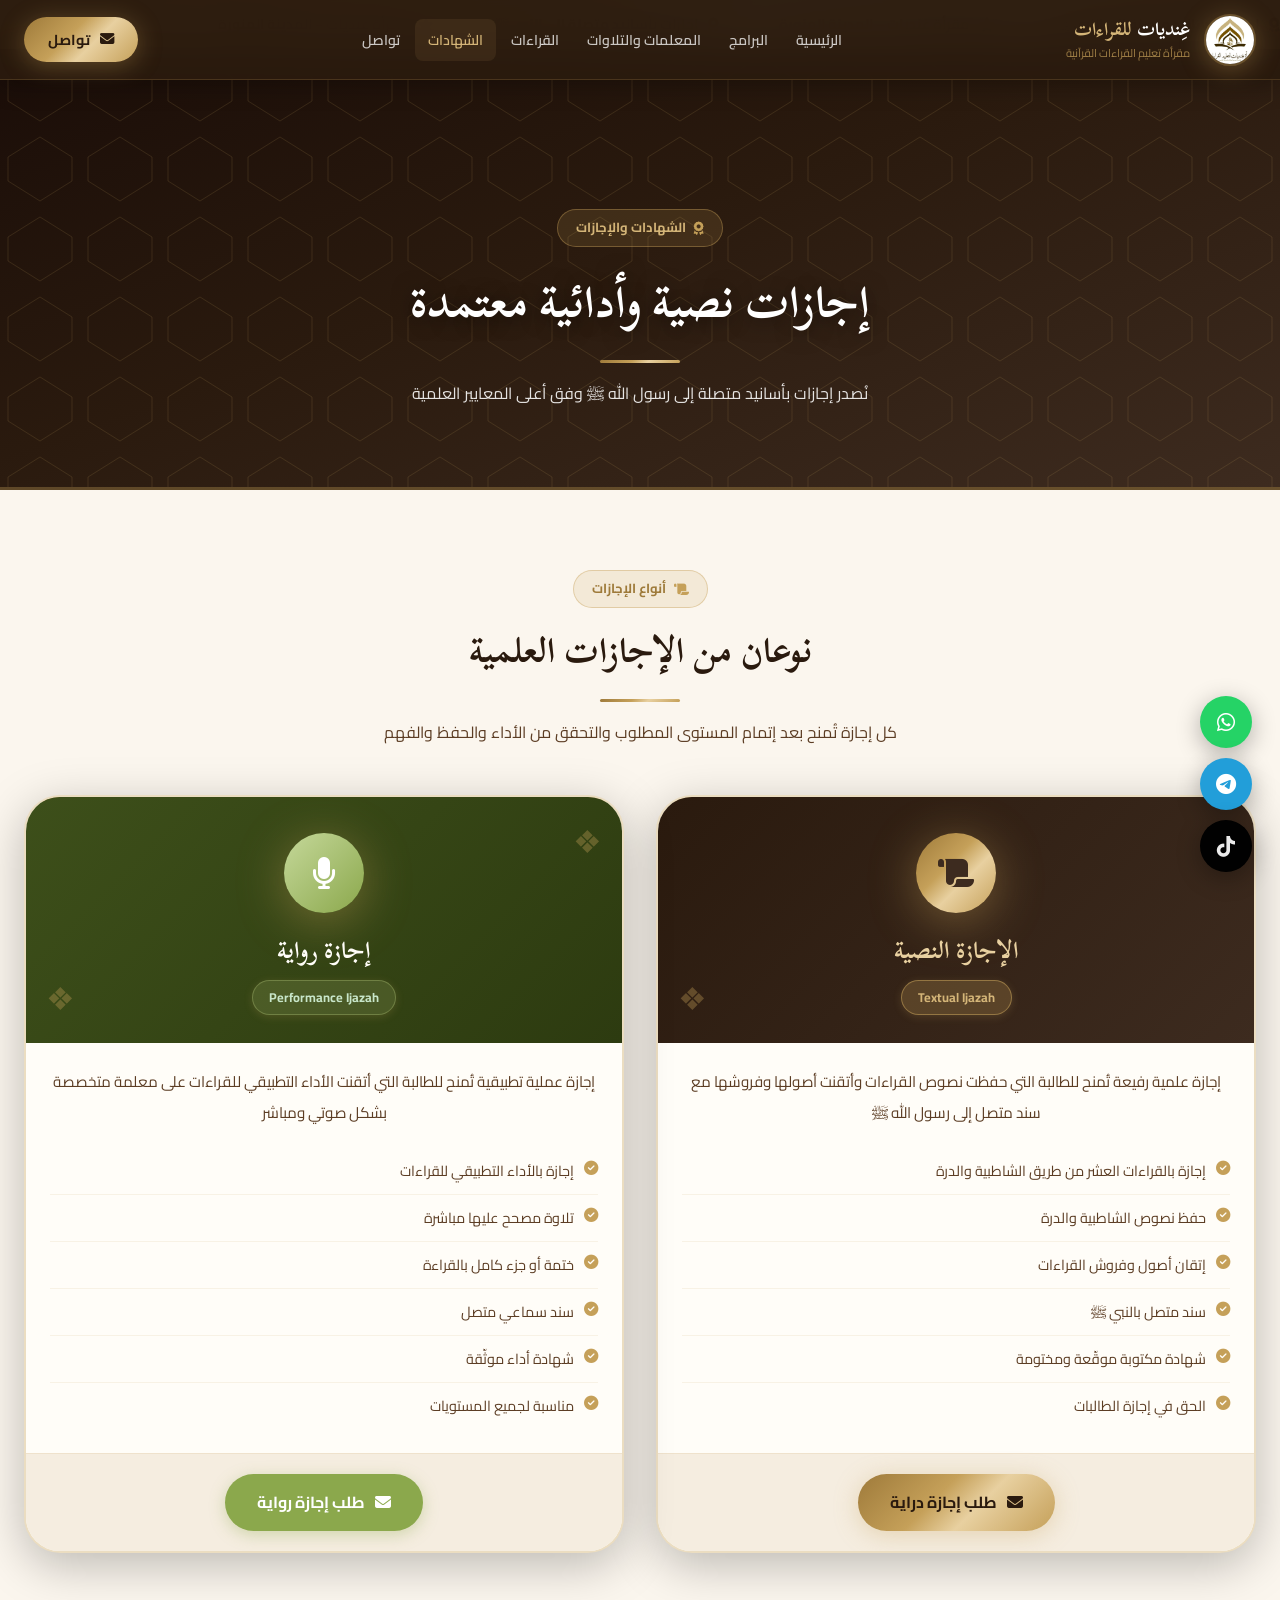
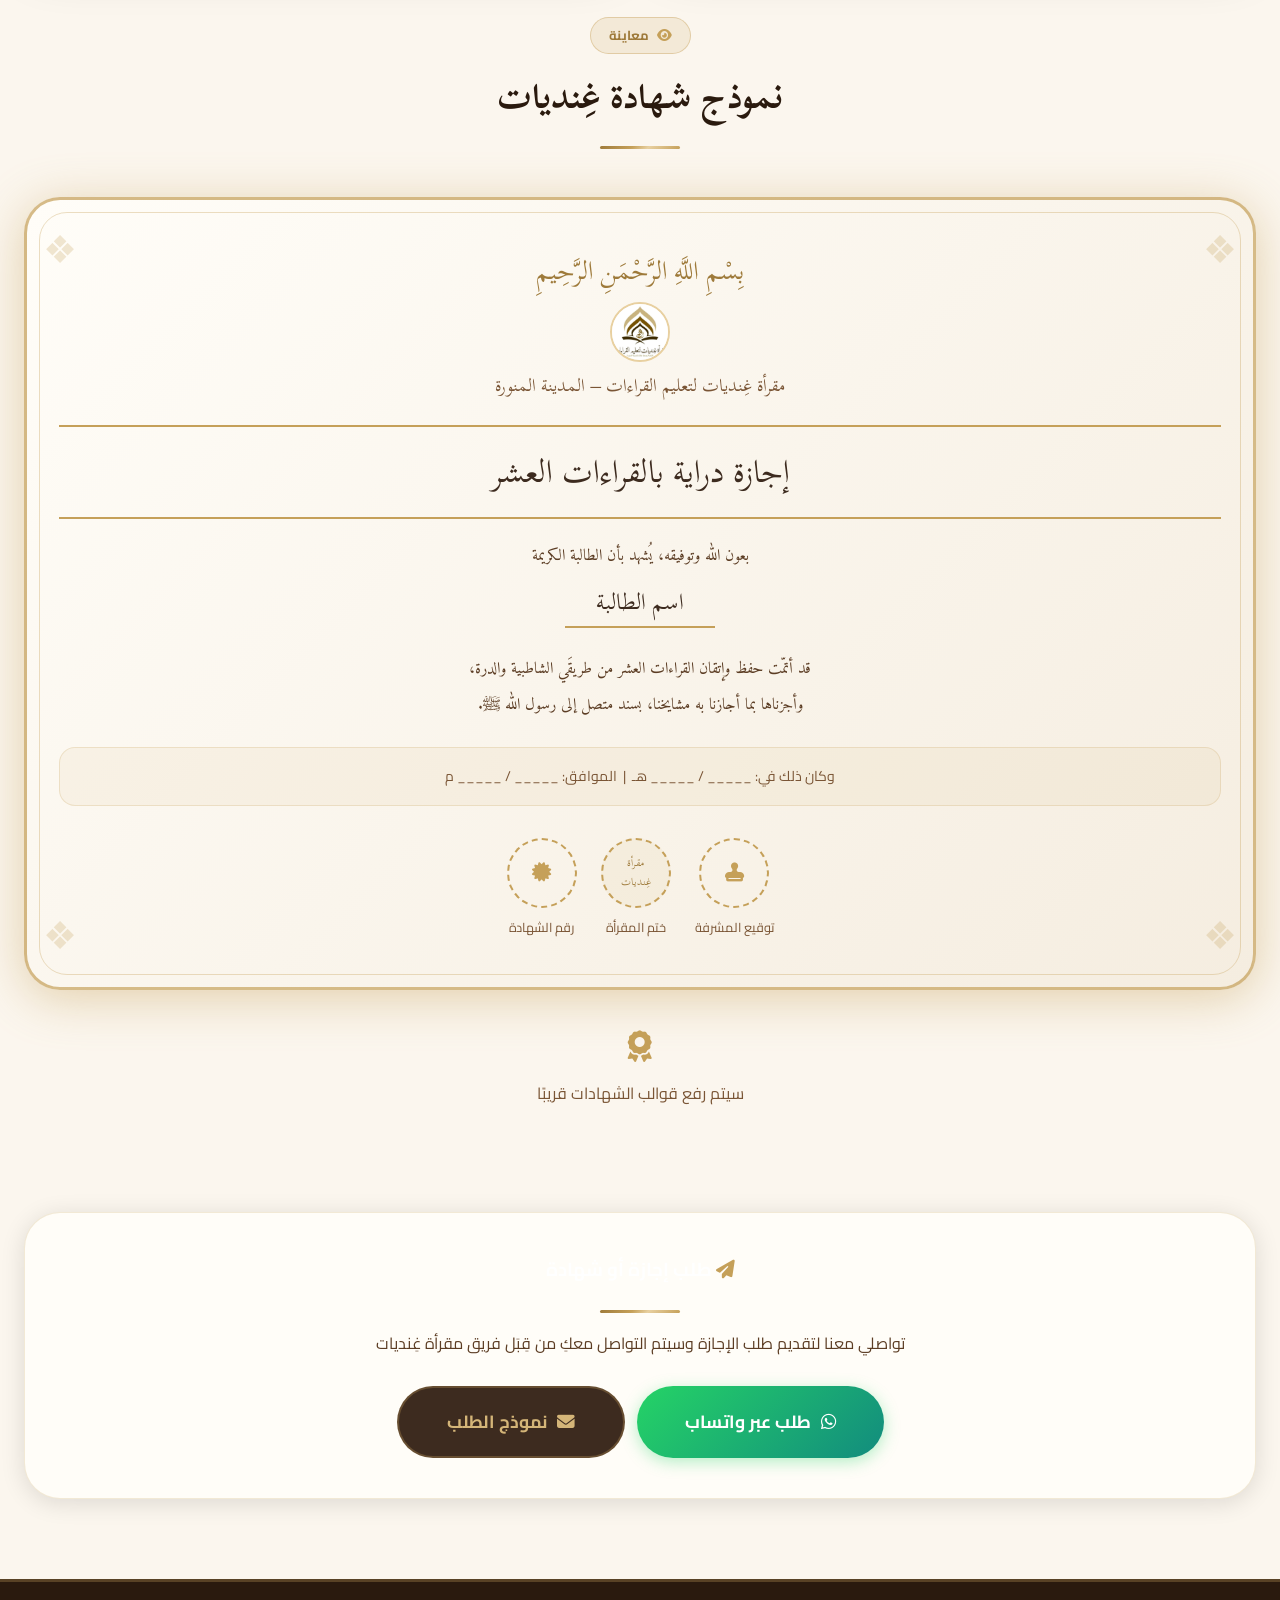
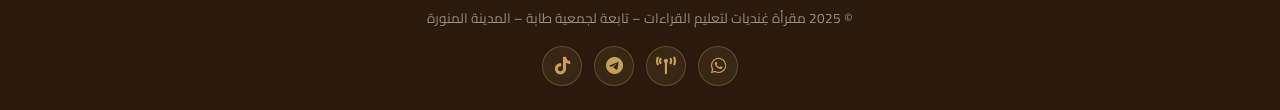
==== certificates.html @ 869ad9e6 "Add files via upload" ====
<!DOCTYPE html>
<html lang="ar" dir="rtl">
<head>
<meta charset="UTF-8">
<meta name="viewport" content="width=device-width, initial-scale=1.0">
<meta name="description" content="شهادات وإجازات مقرأة غِنديات – إجازات نصية وأدائية بأسانيد متصلة">
<title>الشهادات والإجازات | مقرأة غِنديات</title>

<link href="https://fonts.googleapis.com/css2?family=Amiri:ital,wght@0,400;0,700;1,400&family=Cairo:wght@300;400;600;700;800&family=Scheherazade+New:wght@400;500;600;700&display=swap" rel="stylesheet">
<link rel="stylesheet" href="https://cdn.jsdelivr.net/npm/@fortawesome/fontawesome-free@6.5.0/css/all.min.css">

<style>
:root {
  --brown-deep:     #2A1A0E;
  --brown-dark:     #3D2B1F;
  --brown-medium:   #5C3D24;
  --brown-light:    #7A5535;
  --gold-primary:   #C5A059;
  --gold-light:     #D4B578;
  --gold-lighter:   #E8D0A0;
  --gold-shine:     #F0DFB0;
  --gold-dark:      #9E7A3A;
  --gold-gradient:  linear-gradient(135deg, #9E7A3A 0%, #C5A059 40%, #E8D0A0 60%, #C5A059 100%);
  --cream:          #FBF6EE;
  --cream-light:    #FFFDF8;
  --cream-dark:     #F5EDE0;
  --white:          #FFFFFF;
  --text-on-dark:   rgba(255,255,255,.92);
  --text-medium:    #5C3D24;
  --text-muted:     #7A5535;
  --shadow-gold:    0 4px 24px rgba(197,160,89,.35);
  --shadow-gold-lg: 0 8px 48px rgba(197,160,89,.45);
  --shadow-dark:    0 12px 48px rgba(0,0,0,.4);
  --shadow-md:      0 4px 24px rgba(0,0,0,.12);
  --shadow-lg:      0 12px 48px rgba(0,0,0,.25);
  --radius-sm:  8px;
  --radius-md:  16px;
  --radius-lg:  24px;
  --radius-xl:  36px;
  --radius-full:9999px;
  --nav-h:      80px;
  --transition: all .3s cubic-bezier(.4,0,.2,1);
  --olive-dark: #3D4F1A;
  --olive-primary: #8BA84C;
  --olive-lighter: #C5D89A;
}

*, *::before, *::after { box-sizing: border-box; margin: 0; padding: 0; }
html { scroll-behavior: smooth; font-size: 16px; }
body {
  font-family: 'Cairo', 'Amiri', sans-serif;
  direction: rtl; text-align: right;
  background: var(--brown-deep);
  color: var(--text-on-dark);
  line-height: 1.8;
  overflow-x: hidden;
}
img { max-width: 100%; display: block; }
a { text-decoration: none; color: inherit; transition: var(--transition); }
ul, ol { list-style: none; }

::-webkit-scrollbar { width: 6px; }
::-webkit-scrollbar-track { background: var(--brown-deep); }
::-webkit-scrollbar-thumb { background: var(--gold-primary); border-radius: 3px; }

.container { max-width: 1300px; margin: 0 auto; padding: 0 24px; }

.btn {
  display: inline-flex; align-items: center; gap: 10px;
  padding: 14px 32px; border-radius: var(--radius-full);
  font-weight: 700; font-size: 1rem; font-family: 'Cairo', sans-serif;
  transition: var(--transition); cursor: pointer; border: none;
}
.btn-primary {
  background: var(--gold-gradient);
  color: var(--brown-deep);
  box-shadow: var(--shadow-gold);
}
.btn-primary:hover { transform: translateY(-3px); box-shadow: var(--shadow-gold-lg); }
.btn-dark {
  background: var(--brown-dark);
  color: var(--gold-light);
  border: 2px solid rgba(197,160,89,.3);
}
.btn-dark:hover { transform: translateY(-2px); border-color: var(--gold-primary); }
.btn-olive {
  background: var(--olive-primary);
  color: #fff;
  box-shadow: 0 4px 16px rgba(139,168,76,.35);
}
.btn-olive:hover { transform: translateY(-3px); box-shadow: 0 8px 24px rgba(139,168,76,.45); }
.btn-sm { padding: 10px 24px; font-size: .9rem; }
.btn-lg { padding: 18px 48px; font-size: 1.1rem; }

.gold-divider {
  width: 80px; height: 3px;
  background: var(--gold-gradient);
  border-radius: var(--radius-full);
  margin: 16px auto;
}

.hero-badge {
  display: inline-flex; align-items: center; gap: 8px;
  background: rgba(197,160,89,.15);
  border: 1px solid rgba(197,160,89,.4);
  color: var(--gold-light);
  padding: 6px 18px;
  border-radius: var(--radius-full);
  font-size: .82rem; font-weight: 700;
}
.hero-badge i { color: var(--gold-primary); }

.section-label {
  display: inline-flex; align-items: center; gap: 8px;
  background: rgba(197,160,89,.15);
  border: 1px solid rgba(197,160,89,.4);
  color: var(--gold-dark);
  padding: 6px 18px;
  border-radius: var(--radius-full);
  font-size: .82rem; font-weight: 700;
  margin-bottom: 12px;
}
.section-label i { color: var(--gold-primary); }

/* ═══ شريط الإعلانات ═══ */
.announcements-bar {
  background: var(--gold-gradient);
  padding: 12px 0;
  overflow: hidden;
  position: relative;
  width: 100%;
}
.announcements-bar .ticker {
  display: flex;
  gap: 60px;
  animation: tickerMove 30s linear infinite;
  white-space: nowrap;
  width: max-content;
}
.announcements-bar .ticker-item {
  display: inline-flex;
  align-items: center;
  gap: 10px;
  font-size: .88rem;
  font-weight: 700;
  color: var(--brown-deep);
  flex-shrink: 0;
}
.announcements-bar .ticker-item i { color: var(--brown-dark); }
@keyframes tickerMove {
  0%   { transform: translateX(0); }
  100% { transform: translateX(-50%); }
}

/* ═══ شريط التنقل ═══ */
.navbar {
  position: fixed; top: 0; right: 0; left: 0; z-index: 1000;
  height: var(--nav-h);
  background: rgba(42,26,14,.97);
  backdrop-filter: blur(20px);
  border-bottom: 1px solid rgba(197,160,89,.2);
  box-shadow: 0 4px 24px rgba(0,0,0,.3);
  transition: var(--transition);
}
.navbar.scrolled { background: rgba(42,26,14,1); border-bottom-color: rgba(197,160,89,.4); }
.nav-container {
  max-width: 1300px; margin: 0 auto; padding: 0 24px; height: 100%;
  display: flex; align-items: center; justify-content: space-between; gap: 20px;
}
.nav-logo { display: flex; align-items: center; gap: 14px; flex-shrink: 0; }
.nav-logo img {
  width: 52px; height: 52px; object-fit: contain;
  border-radius: var(--radius-full);
  border: 2px solid rgba(197,160,89,.4);
  box-shadow: var(--shadow-gold);
}
.nav-logo-text { line-height: 1.25; }
.nav-logo-text .brand { display: block; font-family: 'Scheherazade New', serif; font-size: 1.15rem; font-weight: 700; }
.brand-ghan { color: #FFFFFF; }
.brand-dyat { color: var(--gold-light); }
.nav-logo-text .brand-sub { font-size: .7rem; color: rgba(197,160,89,.75); }
.nav-links { display: flex; align-items: center; gap: 2px; }
.nav-links a {
  padding: 8px 13px; border-radius: var(--radius-sm);
  font-size: .88rem; font-weight: 600;
  color: rgba(255,255,255,.75);
  transition: var(--transition); white-space: nowrap;
}
.nav-links a:hover, .nav-links a.active { color: var(--gold-light); background: rgba(197,160,89,.1); }
.nav-cta { display: flex; align-items: center; gap: 10px; flex-shrink: 0; }
.nav-toggle {
  display: none; width: 40px; height: 40px;
  border-radius: var(--radius-sm); background: rgba(197,160,89,.1);
  align-items: center; justify-content: center; flex-direction: column; gap: 5px;
  border: 1px solid rgba(197,160,89,.3); cursor: pointer;
}
.nav-toggle span { display: block; width: 20px; height: 2px; background: var(--gold-light); border-radius: 2px; transition: var(--transition); }
.nav-toggle.open span:nth-child(1) { transform: translateY(7px) rotate(45deg); }
.nav-toggle.open span:nth-child(2) { opacity: 0; }
.nav-toggle.open span:nth-child(3) { transform: translateY(-7px) rotate(-45deg); }

/* ═══ هيرو ═══ */
.page-hero {
  background: linear-gradient(160deg, #1A0D08 0%, #2A1A0E 45%, #3D2B1F 100%);
  padding: calc(var(--nav-h) + 80px) 0 80px;
  text-align: center;
  position: relative;
  overflow: hidden;
  border-bottom: 3px solid rgba(197,160,89,.4);
}
.page-hero::before {
  content: '';
  position: absolute; inset: 0;
  background-image: url("data:image/svg+xml,%3Csvg xmlns='http://www.w3.org/2000/svg' width='80' height='80'%3E%3Cpath d='M40 8 L72 28 L72 52 L40 72 L8 52 L8 28Z' fill='none' stroke='rgba(197,160,89,0.15)' stroke-width='1'/%3E%3C/svg%3E");
}
.page-hero h1 {
  font-family: 'Scheherazade New', serif;
  font-size: clamp(1.6rem, 4vw, 2.8rem);
  color: #FFFFFF;
  position: relative;
  text-shadow: 0 2px 20px rgba(0,0,0,.5);
}
.page-hero p {
  color: rgba(255,255,255,.88);
  max-width: 600px;
  margin: 16px auto 0;
  position: relative;
  font-size: clamp(.85rem, 2vw, 1rem);
}

/* ═══ الأقسام ═══ */
.section { padding: 80px 0; background: var(--cream); }

.section-header {
  text-align: center;
  margin-bottom: 48px;
}
.section-header h2 {
  font-family: 'Scheherazade New', serif;
  font-size: clamp(1.4rem, 3vw, 2.2rem);
  color: var(--brown-deep);
  margin-bottom: 8px;
}
.section-header p { color: var(--text-medium); font-size: clamp(.85rem, 2vw, 1rem); }

/* ═══ بطاقة الإجازة ═══ */
.ijaza-grid {
  display: grid;
  grid-template-columns: repeat(auto-fit, minmax(320px, 1fr));
  gap: 32px;
  margin-bottom: 64px;
}

.ijaza-card {
  background: var(--cream-light);
  border-radius: var(--radius-xl);
  overflow: hidden;
  box-shadow: var(--shadow-lg);
  border: 2px solid rgba(197,160,89,.35);
  transition: var(--transition);
  position: relative;
}
.ijaza-card::before {
  content: '';
  position: absolute;
  top: 0; right: 0; left: 0;
  height: 5px;
  background: var(--gold-gradient);
}
.ijaza-card:hover {
  transform: translateY(-6px);
  box-shadow: var(--shadow-gold-lg);
  border-color: var(--gold-primary);
}

.ijaza-header {
  background: linear-gradient(135deg, #2A1A0E, #3D2B1F);
  padding: 36px 24px 28px;
  text-align: center;
  position: relative;
  overflow: hidden;
}
.ijaza-header::before {
  content: '❖';
  position: absolute;
  top: 16px; right: 20px;
  font-size: 2rem;
  color: rgba(197,160,89,.35);
}
.ijaza-header::after {
  content: '❖';
  position: absolute;
  bottom: 16px; left: 20px;
  font-size: 2rem;
  color: rgba(197,160,89,.35);
}
.ijaza-icon {
  width: 80px; height: 80px;
  border-radius: var(--radius-full);
  background: var(--gold-gradient);
  margin: 0 auto 16px;
  display: flex; align-items: center; justify-content: center;
  font-size: 2rem;
  color: var(--brown-dark);
  box-shadow: var(--shadow-gold-lg);
}
.ijaza-header h3 {
  font-family: 'Scheherazade New', serif;
  color: var(--gold-lighter);
  font-size: clamp(1.2rem, 2.5vw, 1.5rem);
  margin-bottom: 8px;
}
.ijaza-type-badge {
  display: inline-block;
  background: rgba(197,160,89,.25);
  border: 1.5px solid rgba(197,160,89,.55);
  color: var(--gold-light);
  font-size: 0.8rem;
  font-weight: 700;
  padding: 5px 16px;
  border-radius: var(--radius-full);
  box-shadow: 0 2px 8px rgba(197,160,89,.2);
}

.ijaza-body { padding: 24px; }
.ijaza-desc {
  font-size: 0.95rem;
  color: var(--text-medium);
  line-height: 2;
  margin-bottom: 20px;
  text-align: center;
}
.ijaza-features { list-style: none; }
.ijaza-features li {
  display: flex;
  align-items: flex-start;
  gap: 10px;
  padding: 10px 0;
  border-bottom: 1px solid rgba(197,160,89,.12);
  font-size: 0.9rem;
  color: var(--text-medium);
}
.ijaza-features li:last-child { border-bottom: none; }
.ijaza-features li i { color: var(--gold-primary); margin-top: 3px; flex-shrink: 0; }
.ijaza-footer {
  padding: 20px 24px;
  border-top: 1.5px solid rgba(197,160,89,.15);
  text-align: center;
  background: var(--cream-dark);
}

/* ═══ معاينة الشهادة ═══ */
.cert-showcase {
  background: linear-gradient(135deg, var(--cream-light), var(--cream-dark));
  border: 3px solid rgba(197,160,89,.7);
  border-radius: var(--radius-xl);
  padding: 48px 32px;
  text-align: center;
  position: relative;
  overflow: hidden;
  box-shadow: var(--shadow-gold-lg);
  max-width: 100%;
}
.cert-showcase::before {
  content: '';
  position: absolute; inset: 12px;
  border: 1.5px solid rgba(197,160,89,.35);
  border-radius: calc(var(--radius-xl) - 8px);
  pointer-events: none;
}
.cert-corner {
  position: absolute;
  font-size: clamp(1.5rem, 3vw, 3rem);
  color: rgba(197,160,89,.25);
  font-family: 'Scheherazade New', serif;
}
.cert-corner.tl { top: 16px; right: 16px; }
.cert-corner.tr { top: 16px; left: 16px; }
.cert-corner.bl { bottom: 16px; right: 16px; }
.cert-corner.br { bottom: 16px; left: 16px; }
.cert-header-text {
  font-family: 'Scheherazade New', serif;
  color: var(--brown-dark);
  margin-bottom: 24px;
  position: relative; z-index: 1;
}
.cert-header-text .bismillah {
  font-size: clamp(1.1rem, 2.5vw, 1.6rem);
  color: var(--gold-dark);
  display: block;
  margin-bottom: 8px;
}
.cert-header-text .maqra {
  font-size: clamp(.8rem, 2vw, 1.1rem);
  color: var(--brown-light);
}
.cert-title {
  font-family: 'Scheherazade New', serif;
  font-size: clamp(1.2rem, 3vw, 2rem);
  color: var(--brown-dark);
  border-top: 2px solid var(--gold-primary);
  border-bottom: 2px solid var(--gold-primary);
  padding: 16px 0;
  margin: 20px 0;
  position: relative; z-index: 1;
}
.cert-body-text {
  font-size: clamp(.85rem, 2vw, 1rem);
  color: var(--text-medium);
  line-height: 2.2;
  font-family: 'Amiri', serif;
  position: relative; z-index: 1;
}
.cert-student-line {
  font-family: 'Scheherazade New', serif;
  font-size: clamp(1rem, 2.5vw, 1.4rem);
  color: var(--brown-dark);
  border-bottom: 2px solid var(--gold-primary);
  display: inline-block;
  min-width: 150px;
  max-width: 90%;
  margin: 8px 0;
  padding-bottom: 4px;
  position: relative; z-index: 1;
}
.cert-seal {
  display: flex;
  justify-content: center;
  gap: 24px;
  margin-top: 32px;
  flex-wrap: wrap;
  position: relative; z-index: 1;
}
.cert-seal-item {
  text-align: center;
  flex: 0 0 auto;
}
.cert-seal-item .seal-circle {
  width: 70px; height: 70px;
  border-radius: 50%;
  border: 2px dashed var(--gold-primary);
  margin: 0 auto 8px;
  display: flex; align-items: center; justify-content: center;
  font-size: 0.7rem;
  color: var(--gold-dark);
}
.cert-seal-item .seal-label { font-size: 0.8rem; color: var(--text-muted); }

/* ═══ قوالب ═══ */
.template-grid {
  display: grid;
  grid-template-columns: repeat(auto-fill, minmax(260px, 1fr));
  gap: 24px;
}

.certificate-card {
  background: var(--cream-light);
  border-radius: var(--radius-lg);
  overflow: hidden;
  box-shadow: var(--shadow-md);
  border: 1.5px solid rgba(197,160,89,.18);
  transition: var(--transition);
}
.certificate-card:hover {
  transform: translateY(-5px);
  box-shadow: var(--shadow-gold-lg);
  border-color: rgba(197,160,89,.5);
}
.certificate-preview {
  height: 180px;
  background: linear-gradient(135deg, var(--cream-dark), var(--cream-light));
  display: flex; align-items: center; justify-content: center;
  font-size: 3rem;
  color: var(--gold-primary);
}
.certificate-body {
  padding: 20px;
  text-align: center;
}
.certificate-type {
  display: inline-block;
  font-size: .75rem;
  font-weight: 700;
  padding: 4px 12px;
  border-radius: var(--radius-full);
  background: rgba(197,160,89,.15);
  color: var(--gold-dark);
  margin-bottom: 8px;
}
.certificate-title {
  font-family: 'Scheherazade New', serif;
  font-size: 1.1rem;
  color: var(--brown-dark);
  margin-bottom: 8px;
}

/* ═══ نموذج الطلب ═══ */
.request-form {
  background: var(--cream-light);
  border-radius: var(--radius-xl);
  padding: 40px 24px;
  box-shadow: var(--shadow-md);
  border: 1.5px solid rgba(197,160,89,.22);
}
.request-form h3 { margin-bottom: 24px; }

/* ═══ فوتر ═══ */
.site-footer {
  background: var(--brown-deep);
  border-top: 3px solid rgba(197,160,89,.3);
  padding: 24px 0;
}
.footer-text { text-align: center; font-size: .85rem; color: rgba(255,255,255,.5); }

/* ═══ أزرار عائمة ═══ */
.floating-contact {
  position: fixed; bottom: 28px; right: 28px; z-index: 500;
  display: flex; flex-direction: column; gap: 10px;
}
.float-btn {
  width: 52px; height: 52px; border-radius: var(--radius-full);
  display: flex; align-items: center; justify-content: center;
  font-size: 1.3rem; box-shadow: 0 6px 24px rgba(0,0,0,.3);
  transition: var(--transition);
}
.float-btn:hover { transform: scale(1.12) translateY(-3px); }
.float-wa { background: #25D366; color: #fff; }
.float-tg { background: #229ED9; color: #fff; }

.empty-state {
  grid-column: 1 / -1;
  text-align: center;
  padding: 40px;
}
.empty-state i { font-size: 2rem; color: var(--gold-primary); }
.empty-state p { margin-top: 12px; color: var(--text-muted); }

/* ═══ تجاوب ═══ */
@media (max-width: 992px) {
  .ijaza-grid { grid-template-columns: 1fr; max-width: 550px; margin: 0 auto 64px; }
}

@media (max-width: 768px) {
  :root { --nav-h: 68px; }
  .nav-links { display: none; flex-direction: column; position: absolute; top: var(--nav-h); right: 0; left: 0; background: rgba(42,26,14,.99); padding: 16px; gap: 4px; border-bottom: 1px solid rgba(197,160,89,.2); box-shadow: 0 8px 24px rgba(0,0,0,.4); }
  .nav-links.open { display: flex; }
  .nav-toggle { display: flex; }
  .page-hero { padding: calc(var(--nav-h) + 40px) 0 40px; }
  .section { padding: 48px 0; }
  .cert-showcase { padding: 32px 16px; }
  .cert-corner { font-size: 1.2rem; }
  .cert-corner.tl { top: 8px; right: 8px; }
  .cert-corner.tr { top: 8px; left: 8px; }
  .cert-corner.bl { bottom: 8px; right: 8px; }
  .cert-corner.br { bottom: 8px; left: 8px; }
  .cert-seal { gap: 16px; }
  .cert-seal-item .seal-circle { width: 60px; height: 60px; }
  .template-grid { grid-template-columns: 1fr; }
  .ijaza-card { max-width: 100%; }
}

@media (max-width: 480px) {
  .btn-lg { padding: 14px 28px; font-size: .95rem; }
  .btn { padding: 12px 24px; font-size: .9rem; }
  .ijaza-grid { gap: 20px; }
  .cert-showcase { padding: 24px 12px; }
  .cert-student-line { min-width: 120px; }
  .floating-contact { bottom: 16px; right: 16px; }
  .float-btn { width: 44px; height: 44px; font-size: 1.1rem; }
  .request-form { padding: 24px 16px; }
}
</style>
</head>
<body>

<!-- ✦ شريط الإعلانات ✦ -->
<div class="announcements-bar">
  <div class="ticker">
    <span class="ticker-item"><i class="fas fa-award"></i> إجازات بأسانيد متصلة إلى النبي ﷺ</span>
    <span class="ticker-item"><i class="fas fa-star"></i> مقرأة غِنديات – المدينة المنورة</span>
    <span class="ticker-item"><i class="fas fa-award"></i> إجازات بأسانيد متصلة إلى النبي ﷺ</span>
    <span class="ticker-item"><i class="fas fa-star"></i> مقرأة غِنديات – المدينة المنورة</span>
  </div>
</div>

<!-- ✦ شريط التنقل ✦ -->
<nav class="navbar" id="mainNav">
  <div class="nav-container">
    <a href="index.html" class="nav-logo">
      <img src="images/logo.png" alt="غِنديات" onerror="this.style.display='none'">
      <div class="nav-logo-text">
        <span class="brand"><span class="brand-ghan">غِنديات</span><span class="brand-dyat"> للقراءات</span></span>
        <span class="brand-sub">مقرأة تعليم القراءات القرآنية</span>
      </div>
    </a>
    <ul class="nav-links" id="navLinks">
      <li><a href="index.html">الرئيسية</a></li>
      <li><a href="programs.html">البرامج</a></li>
      <li><a href="sheikhs.html">المعلمات والتلاوات</a></li>
      <li><a href="recitations.html">القراءات</a></li>
      <li><a href="certificates.html" class="active">الشهادات</a></li>
      <li><a href="contact.html">تواصل</a></li>
    </ul>
    <div class="nav-cta">
      <a href="contact.html" class="btn btn-primary btn-sm"><i class="fas fa-envelope"></i> تواصل</a>
      <button class="nav-toggle" id="navToggle" aria-label="القائمة">
        <span></span><span></span><span></span>
      </button>
    </div>
  </div>
</nav>

<!-- ✦ هيرو ✦ -->
<div class="page-hero">
  <div class="container">
    <div class="hero-badge" style="justify-content:center;margin:0 auto 16px;width:fit-content">
      <i class="fas fa-award"></i> الشهادات والإجازات
    </div>
    <h1>إجازات نصية وأدائية معتمدة</h1>
    <div class="gold-divider"></div>
    <p>نُصدر إجازات بأسانيد متصلة إلى رسول الله ﷺ وفق أعلى المعايير العلمية</p>
  </div>
</div>

<!-- ✦ أنواع الإجازات ✦ -->
<section class="section">
  <div class="container">
    <div class="section-header">
      <div class="section-label"><i class="fas fa-scroll"></i> أنواع الإجازات</div>
      <h2>نوعان من الإجازات العلمية</h2>
      <div class="gold-divider"></div>
      <p>كل إجازة تُمنح بعد إتمام المستوى المطلوب والتحقق من الأداء والحفظ والفهم</p>
    </div>

    <div class="ijaza-grid">

      <!-- الإجازة النصية -->
      <div class="ijaza-card">
        <div class="ijaza-header">
          <div class="ijaza-icon"><i class="fas fa-scroll"></i></div>
          <h3>الإجازة النصية</h3>
          <div class="ijaza-type-badge">Textual Ijazah</div>
        </div>
        <div class="ijaza-body">
          <p class="ijaza-desc">
            إجازة علمية رفيعة تُمنح للطالبة التي حفظت نصوص القراءات وأتقنت أصولها وفروشها
            مع سند متصل إلى رسول الله ﷺ
          </p>
          <ul class="ijaza-features">
            <li><i class="fas fa-check-circle"></i> إجازة بالقراءات العشر من طريق الشاطبية والدرة</li>
            <li><i class="fas fa-check-circle"></i> حفظ نصوص الشاطبية والدرة</li>
            <li><i class="fas fa-check-circle"></i> إتقان أصول وفروش القراءات</li>
            <li><i class="fas fa-check-circle"></i> سند متصل بالنبي ﷺ</li>
            <li><i class="fas fa-check-circle"></i> شهادة مكتوبة موقّعة ومختومة</li>
            <li><i class="fas fa-check-circle"></i> الحق في إجازة الطالبات</li>
          </ul>
        </div>
        <div class="ijaza-footer">
          <a href="contact.html" class="btn btn-primary">
            <i class="fas fa-envelope"></i> طلب إجازة دراية
          </a>
        </div>
      </div>

      <!-- إجازة رواية -->
      <div class="ijaza-card">
        <div class="ijaza-header" style="background:linear-gradient(135deg,var(--olive-dark),#2D3B10)">
          <div class="ijaza-icon" style="background:linear-gradient(135deg,var(--olive-lighter),var(--olive-primary));color:#fff">
            <i class="fas fa-microphone"></i>
          </div>
          <h3 style="color:var(--cream-light)">إجازة رواية</h3>
          <div class="ijaza-type-badge" style="background:rgba(168,184,112,.2);border-color:rgba(168,184,112,.4);color:#C8E6C9">
            Performance Ijazah
          </div>
        </div>
        <div class="ijaza-body">
          <p class="ijaza-desc">
            إجازة عملية تطبيقية تُمنح للطالبة التي أتقنت الأداء التطبيقي للقراءات على معلمة متخصصة
            بشكل صوتي ومباشر
          </p>
          <ul class="ijaza-features">
            <li><i class="fas fa-check-circle"></i> إجازة بالأداء التطبيقي للقراءات</li>
            <li><i class="fas fa-check-circle"></i> تلاوة مصحح عليها مباشرة</li>
            <li><i class="fas fa-check-circle"></i> ختمة أو جزء كامل بالقراءة</li>
            <li><i class="fas fa-check-circle"></i> سند سماعي متصل</li>
            <li><i class="fas fa-check-circle"></i> شهادة أداء موثّقة</li>
            <li><i class="fas fa-check-circle"></i> مناسبة لجميع المستويات</li>
          </ul>
        </div>
        <div class="ijaza-footer">
          <a href="contact.html" class="btn btn-olive">
            <i class="fas fa-envelope"></i> طلب إجازة رواية
          </a>
        </div>
      </div>
    </div>

    <!-- معاينة شهادة -->
    <div class="section-header">
      <div class="section-label"><i class="fas fa-eye"></i> معاينة</div>
      <h2>نموذج شهادة غِنديات</h2>
      <div class="gold-divider"></div>
    </div>

    <div class="cert-showcase">
      <div class="cert-corner tl">❖</div>
      <div class="cert-corner tr">❖</div>
      <div class="cert-corner bl">❖</div>
      <div class="cert-corner br">❖</div>

      <div class="cert-header-text">
        <span class="bismillah">بِسْمِ اللَّهِ الرَّحْمَنِ الرَّحِيمِ</span>
        <div style="margin-bottom:4px">
          <img src="images/logo.png" alt="غِنديات" style="width:60px;margin:0 auto 8px;display:block;border-radius:50%;border:2px solid var(--gold-lighter)" onerror="this.style.display='none'">
        </div>
        <span class="maqra">مقرأة غِنديات لتعليم القراءات – المدينة المنورة</span>
      </div>

      <div class="cert-title">إجازة دراية بالقراءات العشر</div>

      <p class="cert-body-text">
        بعون الله وتوفيقه، يُشهد بأن الطالبة الكريمة
      </p>
      <div class="cert-student-line">اسم الطالبة</div>
      <p class="cert-body-text" style="margin-top:16px">
        قد أتمّت حفظ وإتقان القراءات العشر من طريقَي الشاطبية والدرة،<br>
        وأجزناها بما أجازنا به مشايخنا، بسند متصل إلى رسول الله ﷺ.
      </p>

      <div style="margin-top:24px;padding:16px;background:rgba(197,160,89,.08);border-radius:var(--radius-md);border:1px solid rgba(197,160,89,.22);position:relative;z-index:1">
        <p style="font-size:.88rem;color:var(--text-muted)">
          وكان ذلك في: _____ / _____ هـ &nbsp;|&nbsp; الموافق: _____ / _____ م
        </p>
      </div>

      <div class="cert-seal">
        <div class="cert-seal-item">
          <div class="seal-circle"><i class="fas fa-stamp" style="font-size:1.2rem;color:var(--gold-primary)"></i></div>
          <div class="seal-label">توقيع المشرفة</div>
        </div>
        <div class="cert-seal-item">
          <div class="seal-circle" style="background:rgba(197,160,89,.08)">
            <span style="font-family:'Scheherazade New',serif;color:var(--gold-dark);font-size:.65rem">مقرأة<br>غِنديات</span>
          </div>
          <div class="seal-label">ختم المقرأة</div>
        </div>
        <div class="cert-seal-item">
          <div class="seal-circle"><i class="fas fa-certificate" style="font-size:1.2rem;color:var(--gold-primary)"></i></div>
          <div class="seal-label">رقم الشهادة</div>
        </div>
      </div>
    </div>

    <!-- قوالب من API -->
    
    <div class="template-grid" id="certTemplatesGrid">
      <div class="empty-state">
        <i class="fas fa-spinner fa-spin"></i>
        <p>جاري التحميل...</p>
      </div>
    </div>

    <!-- طلب -->
    <div style="margin-top:64px">
      <div class="request-form">
        <h3 style="text-align:center">
          <i class="fas fa-paper-plane" style="color:var(--gold-primary)"></i>
          طلب إجازة أو شهادة
        </h3>
        <div class="gold-divider"></div>
        <p style="text-align:center;margin-bottom:28px;color:var(--text-medium)">
          تواصلي معنا لتقديم طلب الإجازة وسيتم التواصل معكِ من قِبَل فريق مقرأة غِنديات
        </p>
        <div style="display:flex;gap:12px;justify-content:center;flex-wrap:wrap">
          <a href="https://wa.me/966542337488?text=أرغب في طلب إجازة من مقرأة غِنديات" target="_blank" class="btn btn-lg"
            style="background:linear-gradient(135deg,#25D366,#128C7E);color:#fff;box-shadow:0 4px 16px rgba(37,211,102,.35)">
            <i class="fab fa-whatsapp"></i> طلب عبر واتساب
          </a>
          <a href="contact.html" class="btn btn-dark btn-lg">
            <i class="fas fa-envelope"></i> نموذج الطلب
          </a>
        </div>
      </div>
    </div>
  </div>
</section>

<!-- ✦ الفوتر ✦ -->
<footer class="site-footer">
  <div class="container">
    <p class="footer-text">© 2025 مقرأة غِنديات لتعليم القراءات – تابعة لجمعية طابة – المدينة المنورة</p>
    <div style="display:flex;gap:12px;justify-content:center;margin-top:16px;flex-wrap:wrap">
      <a href="https://wa.me/966542337488" target="_blank" class="social-btn" title="واتساب" style="color:var(--gold-primary);background:rgba(197,160,89,.1);border:1px solid rgba(197,160,89,.3);width:40px;height:40px;border-radius:50%;display:inline-flex;align-items:center;justify-content:center;font-size:1.1rem"><i class="fab fa-whatsapp"></i></a>
      <a href="https://whatsapp.com/channel/0029VaEqDf259PwQIXBaNB3G" target="_blank" class="social-btn" title="قناة واتساب" style="color:var(--gold-primary);background:rgba(197,160,89,.1);border:1px solid rgba(197,160,89,.3);width:40px;height:40px;border-radius:50%;display:inline-flex;align-items:center;justify-content:center;font-size:1.1rem"><i class="fas fa-broadcast-tower"></i></a>
      <a href="https://t.me/Hawaa_moussa" target="_blank" class="social-btn" title="تيليجرام" style="color:var(--gold-primary);background:rgba(197,160,89,.1);border:1px solid rgba(197,160,89,.3);width:40px;height:40px;border-radius:50%;display:inline-flex;align-items:center;justify-content:center;font-size:1.1rem"><i class="fab fa-telegram-plane"></i></a>
      <a href="https://www.tiktok.com/@omgansmab1m" target="_blank" class="social-btn" title="تيك توك" style="color:var(--gold-primary);background:rgba(197,160,89,.1);border:1px solid rgba(197,160,89,.3);width:40px;height:40px;border-radius:50%;display:inline-flex;align-items:center;justify-content:center;font-size:1.1rem"><i class="fab fa-tiktok"></i></a>
    </div>
  </div>
</footer>

<!-- ✦ أزرار عائمة ✦ -->
<div class="floating-contact">
  <a href="https://wa.me/966542337488" target="_blank" class="float-btn float-wa" title="واتساب"><i class="fab fa-whatsapp"></i></a>
  <a href="https://t.me/Hawaa_moussa" target="_blank" class="float-btn float-tg" title="تيليجرام"><i class="fab fa-telegram-plane"></i></a>
  <a href="https://www.tiktok.com/@omgansmab1m" target="_blank" class="float-btn" title="تيك توك" style="background:#010101;border-color:rgba(255,255,255,.3)"><i class="fab fa-tiktok"></i></a>
</div>

<script>
const nav = document.getElementById('mainNav');
const toggle = document.getElementById('navToggle');
const navLinks = document.getElementById('navLinks');

window.addEventListener('scroll', () => {
  nav.classList.toggle('scrolled', window.scrollY > 60);
});
toggle?.addEventListener('click', () => {
  toggle.classList.toggle('open');
  navLinks.classList.toggle('open');
});
document.querySelectorAll('#navLinks a').forEach(a => {
  a.addEventListener('click', () => {
    toggle.classList.remove('open');
    navLinks.classList.remove('open');
  });
});

async function loadCertTemplates() {
  try {
    const res = await fetch('tables/certificate_templates?limit=50');
    const data = await res.json();
    const templates = (data.data || []).filter(t => t.status !== 'inactive');
    const grid = document.getElementById('certTemplatesGrid');
    if (templates.length === 0) {
      grid.innerHTML = '<div class="empty-state"><i class="fas fa-award"></i><p>سيتم رفع قوالب الشهادات قريبًا</p></div>';
      return;
    }
    const typeMap = {
      'اجازة_نصية':'إجازة دراية','اجازة_ادائية':'إجازة رواية',
      'شهادة_اتمام':'شهادة إتمام','شهادة_حضور':'شهادة حضور'
    };
    grid.innerHTML = templates.map(t => `
      <div class="certificate-card">
        ${t.template_url
          ? `<div class="certificate-preview"><img src="${t.template_url}" alt="${t.name}" style="width:100%;height:100%;object-fit:cover"></div>`
          : `<div class="certificate-preview"><i class="fas fa-award"></i></div>`}
        <div class="certificate-body">
          <div class="certificate-type">${typeMap[t.type]||t.type||''}</div>
          <h4 class="certificate-title">${t.name||''}</h4>
          <p style="font-size:.88rem;color:var(--text-muted)">${t.description||''}</p>
          <a href="contact.html" class="btn btn-primary btn-sm" style="margin-top:12px">
            <i class="fas fa-paper-plane"></i> طلب هذه الشهادة
          </a>
        </div>
      </div>`).join('');
  } catch(e) {
    document.getElementById('certTemplatesGrid').innerHTML =
      '<div class="empty-state"><i class="fas fa-award"></i><p>سيتم رفع قوالب الشهادات قريبًا</p></div>';
  }
}

document.addEventListener('DOMContentLoaded', loadCertTemplates);
</script>
</body>
</html>
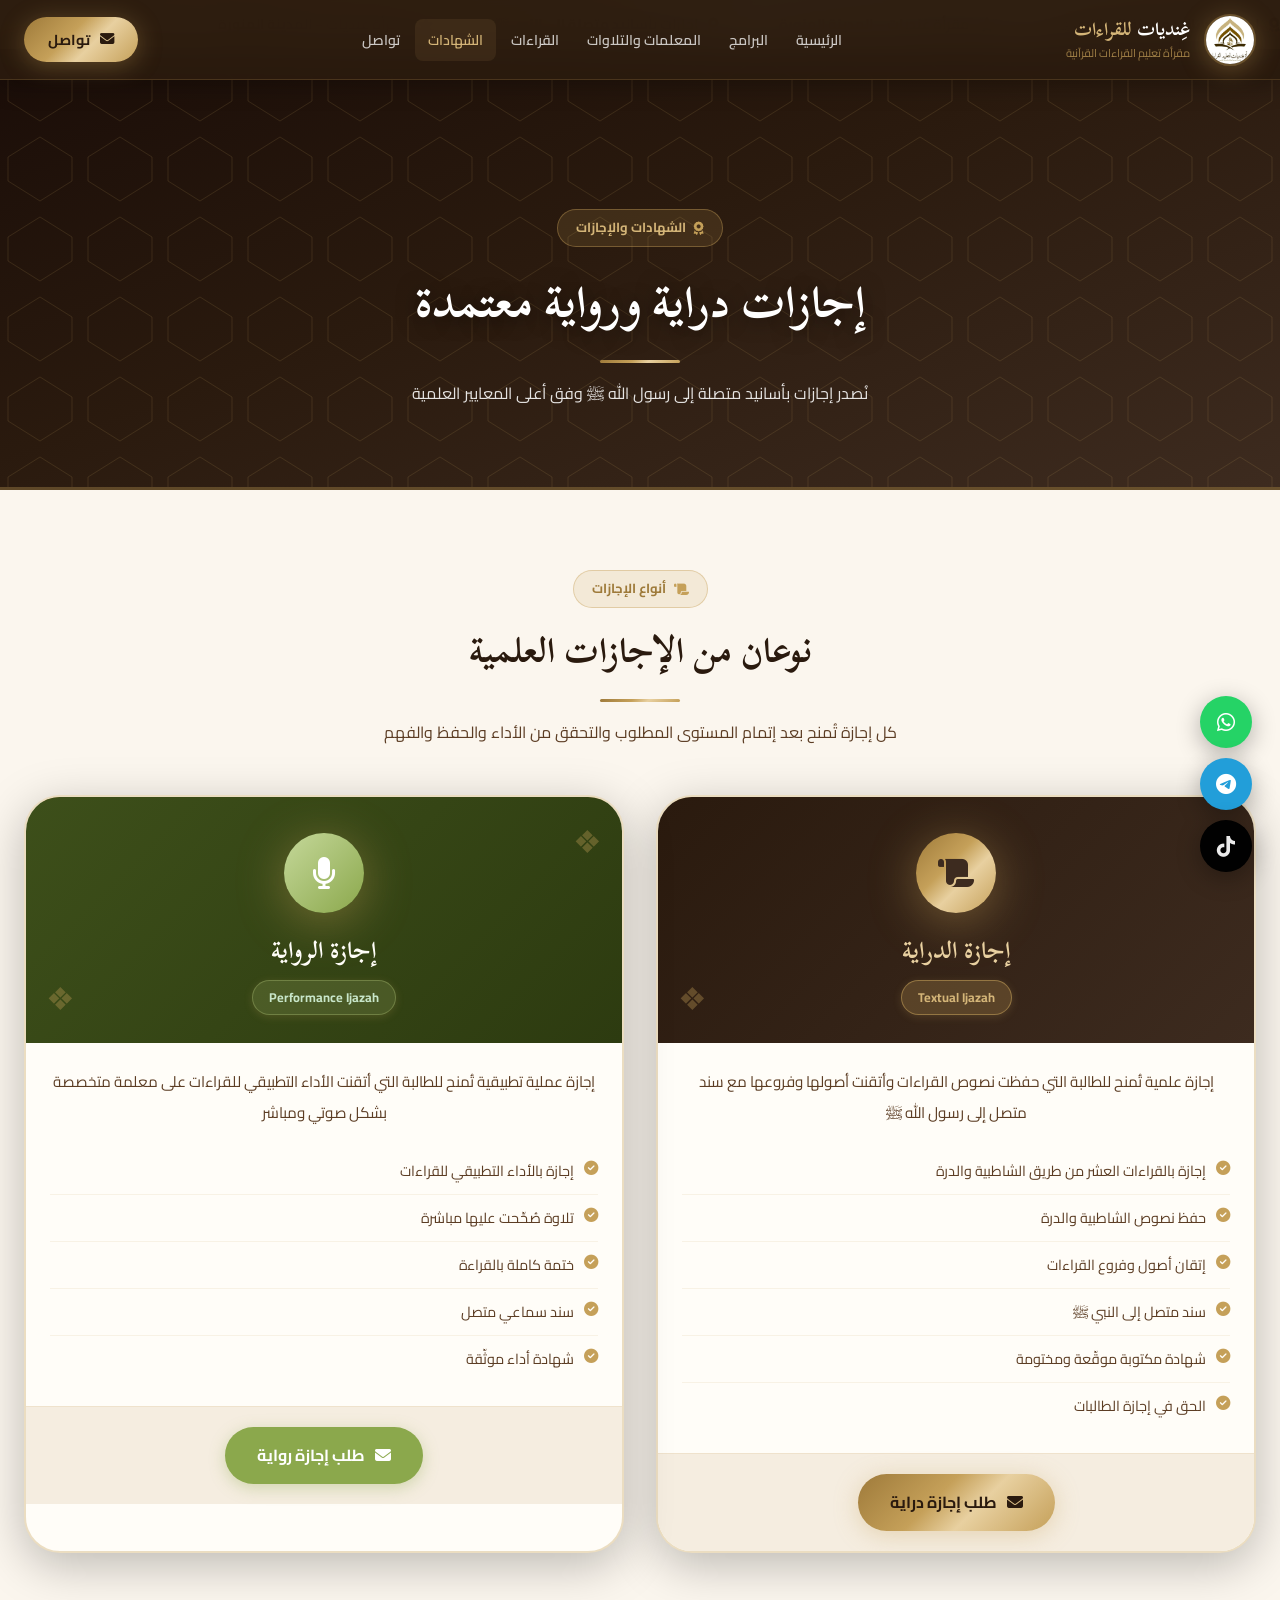
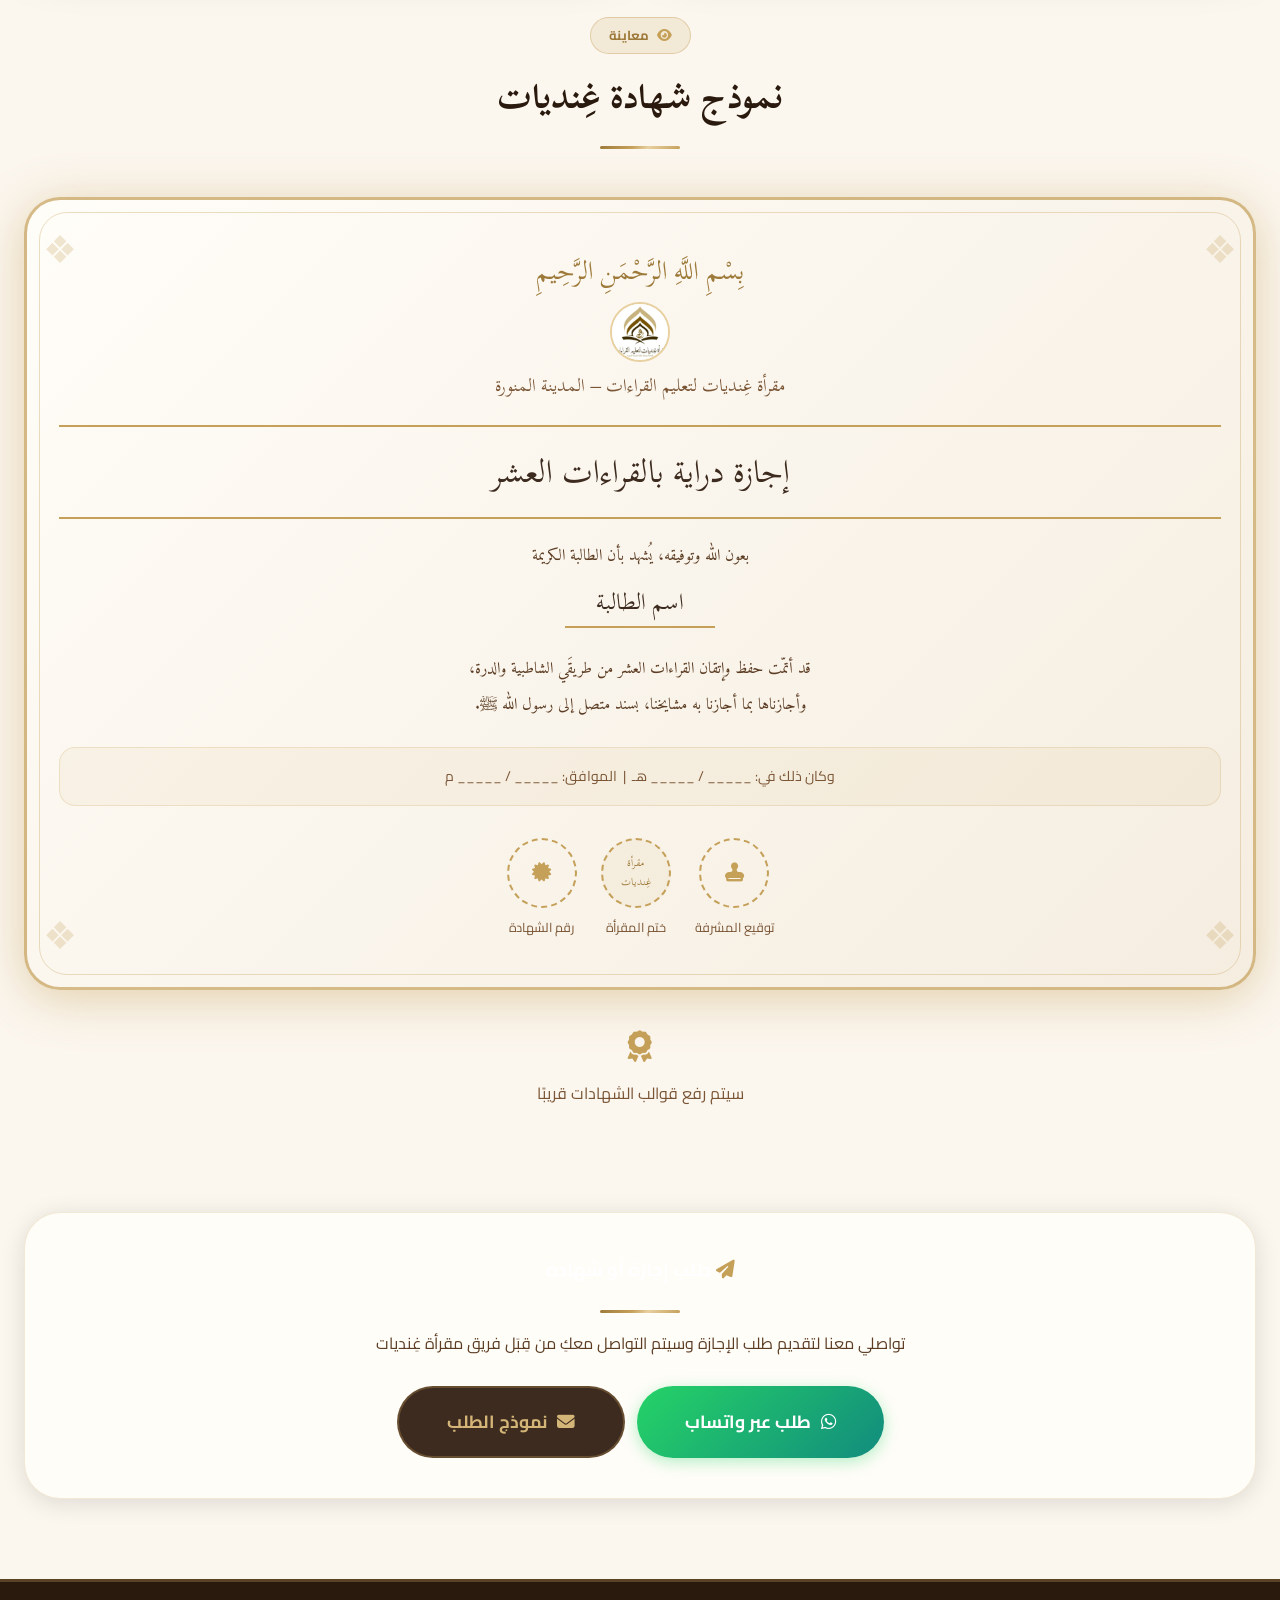
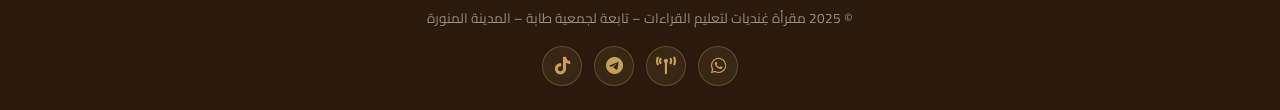
==== commit 906a09af: "Update certificates.html" ====
--- a/certificates.html
+++ b/certificates.html
@@ -3,7 +3,7 @@
 <head>
 <meta charset="UTF-8">
 <meta name="viewport" content="width=device-width, initial-scale=1.0">
-<meta name="description" content="شهادات وإجازات مقرأة غِنديات – إجازات نصية وأدائية بأسانيد متصلة">
+<meta name="description" content="شهادات وإجازات مقرأة غِنديات – إجازات دراية ورواية بأسانيد متصلة">
 <title>الشهادات والإجازات | مقرأة غِنديات</title>
 
 <link href="https://fonts.googleapis.com/css2?family=Amiri:ital,wght@0,400;0,700;1,400&family=Cairo:wght@300;400;600;700;800&family=Scheherazade+New:wght@400;500;600;700&display=swap" rel="stylesheet">
@@ -616,7 +616,7 @@
     <div class="hero-badge" style="justify-content:center;margin:0 auto 16px;width:fit-content">
       <i class="fas fa-award"></i> الشهادات والإجازات
     </div>
-    <h1>إجازات نصية وأدائية معتمدة</h1>
+    <h1>إجازات دراية ورواية معتمدة</h1>
     <div class="gold-divider"></div>
     <p>نُصدر إجازات بأسانيد متصلة إلى رسول الله ﷺ وفق أعلى المعايير العلمية</p>
   </div>
@@ -634,23 +634,23 @@
 
     <div class="ijaza-grid">
 
-      <!-- الإجازة النصية -->
+      <!-- إجازة الدراية -->
       <div class="ijaza-card">
         <div class="ijaza-header">
           <div class="ijaza-icon"><i class="fas fa-scroll"></i></div>
-          <h3>الإجازة النصية</h3>
+          <h3>إجازة الدراية</h3>
           <div class="ijaza-type-badge">Textual Ijazah</div>
         </div>
         <div class="ijaza-body">
           <p class="ijaza-desc">
-            إجازة علمية رفيعة تُمنح للطالبة التي حفظت نصوص القراءات وأتقنت أصولها وفروشها
+            إجازة علمية تُمنح للطالبة التي حفظت نصوص القراءات وأتقنت أصولها وفروعها
             مع سند متصل إلى رسول الله ﷺ
           </p>
           <ul class="ijaza-features">
             <li><i class="fas fa-check-circle"></i> إجازة بالقراءات العشر من طريق الشاطبية والدرة</li>
             <li><i class="fas fa-check-circle"></i> حفظ نصوص الشاطبية والدرة</li>
-            <li><i class="fas fa-check-circle"></i> إتقان أصول وفروش القراءات</li>
-            <li><i class="fas fa-check-circle"></i> سند متصل بالنبي ﷺ</li>
+            <li><i class="fas fa-check-circle"></i> إتقان أصول وفروع القراءات</li>
+            <li><i class="fas fa-check-circle"></i> سند متصل إلى النبي ﷺ</li>
             <li><i class="fas fa-check-circle"></i> شهادة مكتوبة موقّعة ومختومة</li>
             <li><i class="fas fa-check-circle"></i> الحق في إجازة الطالبات</li>
           </ul>
@@ -662,13 +662,13 @@
         </div>
       </div>
 
-      <!-- إجازة رواية -->
+      <!-- إجازة الرواية -->
       <div class="ijaza-card">
         <div class="ijaza-header" style="background:linear-gradient(135deg,var(--olive-dark),#2D3B10)">
           <div class="ijaza-icon" style="background:linear-gradient(135deg,var(--olive-lighter),var(--olive-primary));color:#fff">
             <i class="fas fa-microphone"></i>
           </div>
-          <h3 style="color:var(--cream-light)">إجازة رواية</h3>
+          <h3 style="color:var(--cream-light)">إجازة الرواية</h3>
           <div class="ijaza-type-badge" style="background:rgba(168,184,112,.2);border-color:rgba(168,184,112,.4);color:#C8E6C9">
             Performance Ijazah
           </div>
@@ -680,11 +680,11 @@
           </p>
           <ul class="ijaza-features">
             <li><i class="fas fa-check-circle"></i> إجازة بالأداء التطبيقي للقراءات</li>
-            <li><i class="fas fa-check-circle"></i> تلاوة مصحح عليها مباشرة</li>
-            <li><i class="fas fa-check-circle"></i> ختمة أو جزء كامل بالقراءة</li>
+            <li><i class="fas fa-check-circle"></i> تلاوة صُحِّحت عليها مباشرة</li>
+            <li><i class="fas fa-check-circle"></i> ختمة كاملة بالقراءة</li>
             <li><i class="fas fa-check-circle"></i> سند سماعي متصل</li>
             <li><i class="fas fa-check-circle"></i> شهادة أداء موثّقة</li>
-            <li><i class="fas fa-check-circle"></i> مناسبة لجميع المستويات</li>
+           
           </ul>
         </div>
         <div class="ijaza-footer">
@@ -724,7 +724,7 @@
       <div class="cert-student-line">اسم الطالبة</div>
       <p class="cert-body-text" style="margin-top:16px">
         قد أتمّت حفظ وإتقان القراءات العشر من طريقَي الشاطبية والدرة،<br>
-        وأجزناها بما أجازنا به مشايخنا، بسند متصل إلى رسول الله ﷺ.
+        وأجازناها بما أجازنا به مشايخنا، بسند متصل إلى رسول الله ﷺ.
       </p>
 
       <div style="margin-top:24px;padding:16px;background:rgba(197,160,89,.08);border-radius:var(--radius-md);border:1px solid rgba(197,160,89,.22);position:relative;z-index:1">
@@ -861,4 +861,4 @@
 document.addEventListener('DOMContentLoaded', loadCertTemplates);
 </script>
 </body>
-</html>+</html>
